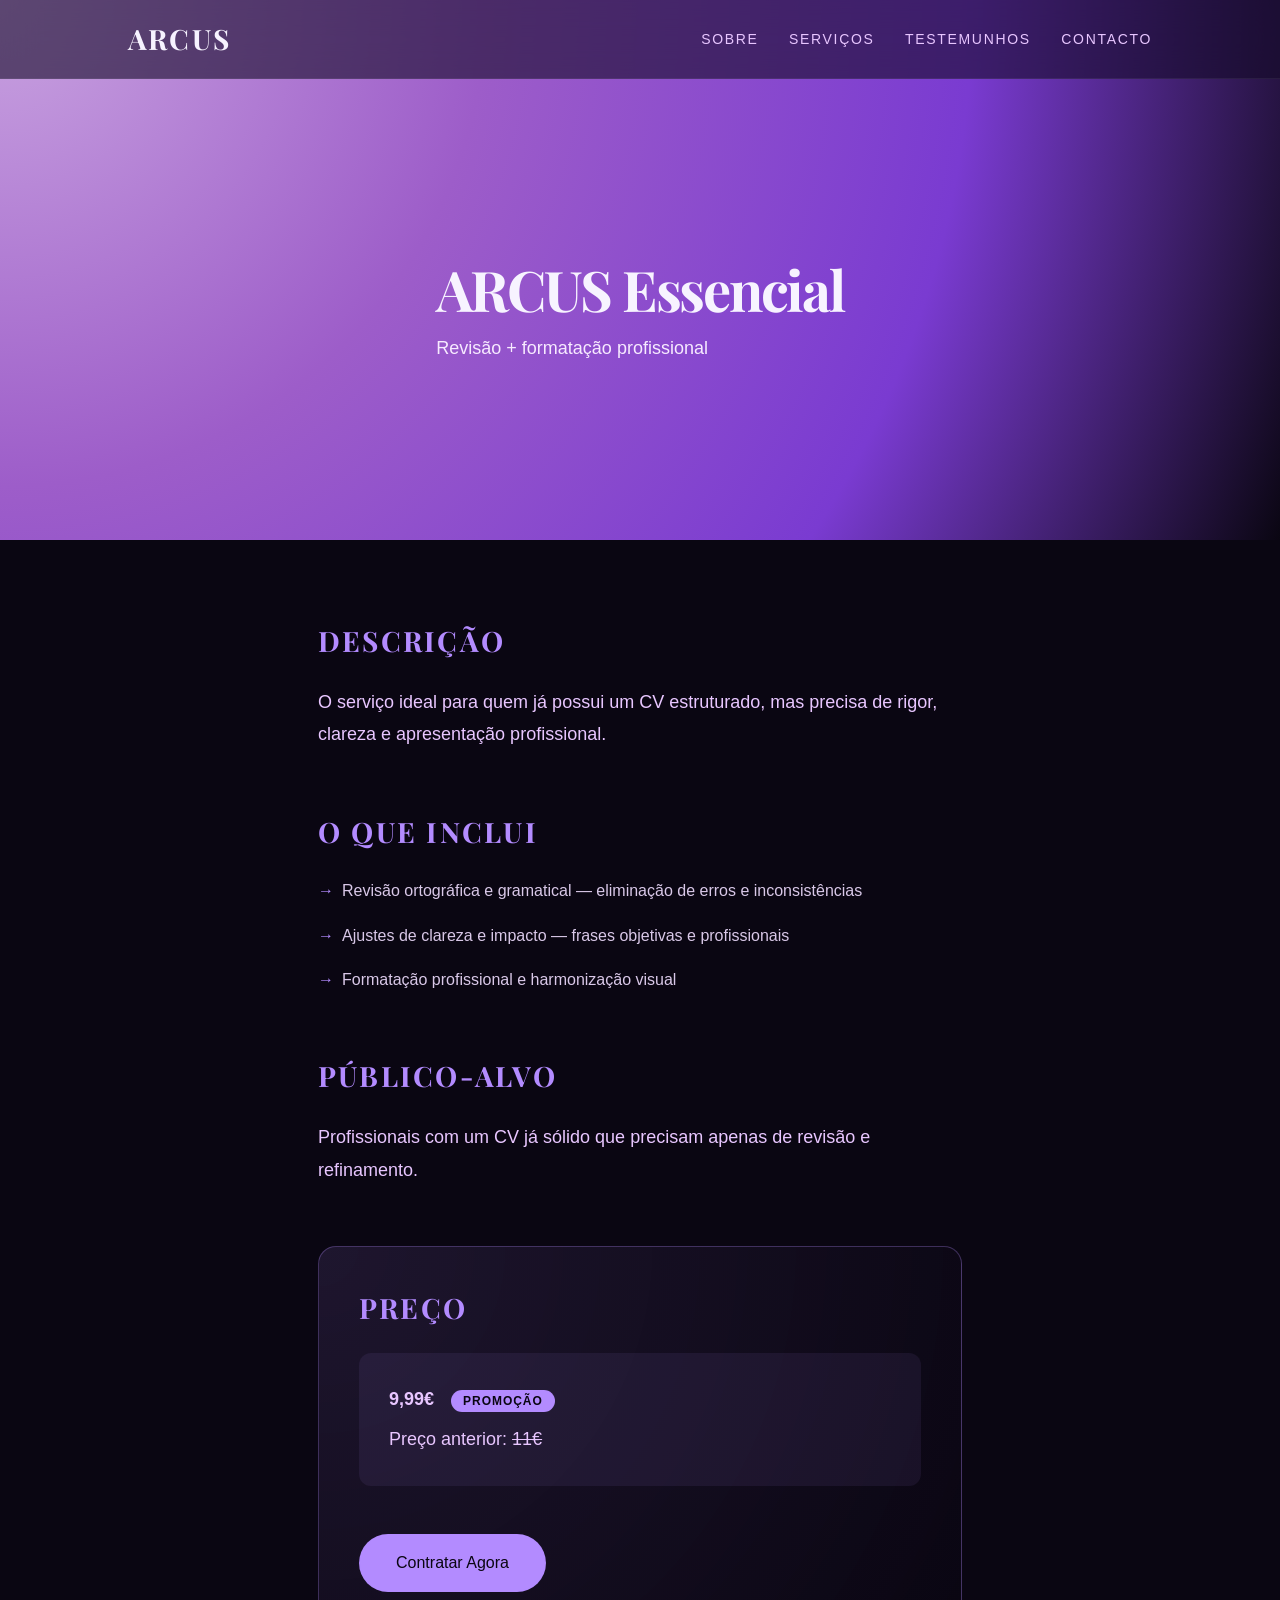
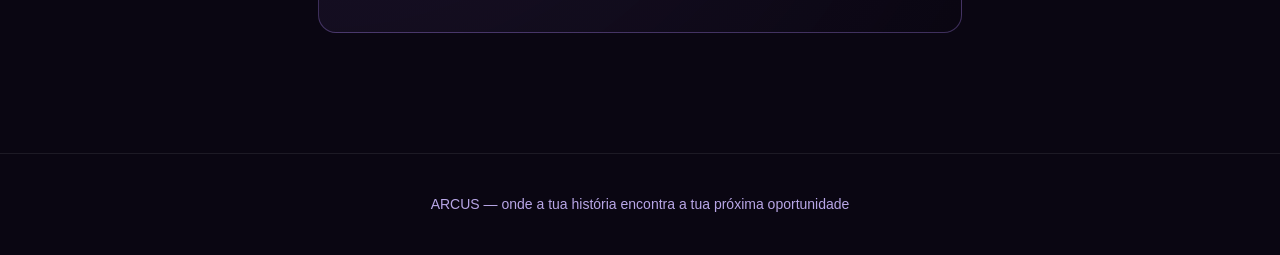
==== essencial.html @ 9c8a0807 "Complete ARCUS site structure with service pages and updated styles" ====
<!DOCTYPE html>
<html lang="pt">
<head>
  <meta charset="UTF-8">
  <title>ARCUS Essencial — Currículos Premium</title>
  <meta name="viewport" content="width=device-width, initial-scale=1.0">
  <link rel="stylesheet" href="css/style.css">
  <script defer src="js/main.js"></script>
</head>

<body>

  <!-- NAV COM LOGO -->
  <nav class="nav">
    <div class="nav-logo">
      <a href="index.html" style="text-decoration: none; color: inherit;">ARCUS</a>
    </div>
    <div class="nav-links">
      <a href="index.html#sobre">Sobre</a>
      <a href="index.html#servicos">Serviços</a>
      <a href="index.html#testemunhos">Testemunhos</a>
      <a href="index.html#contacto">Contacto</a>
    </div>
  </nav>

  <!-- HERO -->
  <header class="hero-service">
    <div class="hero-inner">
      <h1 class="service-title">ARCUS Essencial</h1>
      <p class="service-subtitle">Revisão + formatação profissional</p>
    </div>
  </header>

  <!-- CONTEÚDO PRINCIPAL -->
  <main class="service-page">
    <section class="service-section">
      <h2>Descrição</h2>
      <p>
        O serviço ideal para quem já possui um CV estruturado, mas precisa de rigor, clareza e apresentação profissional.
      </p>
    </section>

    <section class="service-section">
      <h2>O que inclui</h2>
      <ul class="service-list">
        <li>Revisão ortográfica e gramatical — eliminação de erros e inconsistências</li>
        <li>Ajustes de clareza e impacto — frases objetivas e profissionais</li>
        <li>Formatação profissional e harmonização visual</li>
      </ul>
    </section>

    <section class="service-section">
      <h2>Público-alvo</h2>
      <p>
        Profissionais com um CV já sólido que precisam apenas de revisão e refinamento.
      </p>
    </section>

    <section class="service-section price-section">
      <h2>Preço</h2>
      <div class="price-box">
        <p class="price-promo"><strong>9,99€</strong> <span class="promo-badge">Promoção</span></p>
        <p class="price-original">Preço anterior: <span style="text-decoration: line-through;">11€</span></p>
      </div>
      <a href="index.html#contacto" class="btn btn-large">Contratar Agora</a>
    </section>
  </main>

  <!-- FOOTER -->
  <footer class="footer">
    ARCUS — onde a tua história encontra a tua próxima oportunidade
  </footer>

</body>
</html>
---- css/style.css ----
@import url('https://fonts.googleapis.com/css2?family=Playfair+Display:wght@700&display=swap');

/* RESET */
* {
  margin: 0;
  padding: 0;
  box-sizing: border-box;
}

body {
  font-family: "Inter", sans-serif;
  background: #0a0612;
  color: #f7f3ff;
  line-height: 1.5;
}

/* NAV COM LOGO */
.nav {
  position: fixed;
  top: 0;
  width: 100%;
  padding: 18px 10%;
  display: flex;
  justify-content: space-between;
  align-items: center;
  background: rgba(20, 10, 40, 0.6);
  backdrop-filter: blur(18px);
  border-bottom: 1px solid rgba(255, 255, 255, 0.06);
  z-index: 1000;
  transition: 0.3s ease;
}

.nav-small {
  padding: 10px 10%;
  background: rgba(20, 10, 40, 0.9);
}

.nav-logo {
  font-family: "Playfair Display", serif;
  font-size: 28px;
  font-weight: 700;
  letter-spacing: 0.08em;
  color: #f7f3ff;
  text-transform: uppercase;
}

.nav-logo a {
  text-decoration: none;
  color: inherit;
  transition: 0.25s ease;
}

.nav-logo a:hover {
  color: #b38bff;
}

.nav-logo img {
  height: 38px;
  width: auto;
  filter: brightness(1.2);
}

.nav-links a {
  margin-left: 26px;
  font-size: 14px;
  color: #e8c6ff;
  text-decoration: none;
  text-transform: uppercase;
  letter-spacing: 0.12em;
  transition: 0.25s ease;
}

.nav-links a:hover {
  color: #b38bff;
}

/* HERO LILÁS ESTILO GIMM */
.hero-arcus {
  min-height: 100vh;
  padding: 160px 10% 140px;
  display: flex;
  align-items: center;
  justify-content: center;
  text-align: left;
  background: radial-gradient(circle at top left, #c9a3e0 0%, #9d5dc9 35%, #7a3bd1 70%, #0a0612 100%);
  position: relative;
  overflow: hidden;
}

.hero-service {
  min-height: 60vh;
  padding: 160px 10% 80px;
  display: flex;
  align-items: center;
  justify-content: center;
  text-align: left;
  background: radial-gradient(circle at top left, #c9a3e0 0%, #9d5dc9 35%, #7a3bd1 70%, #0a0612 100%);
  position: relative;
  overflow: hidden;
}

.hero-inner {
  max-width: 760px;
  position: relative;
  z-index: 1;
}

.hero-title {
  font-family: "Playfair Display", serif;
  font-size: 64px;
  font-weight: 700;
  letter-spacing: -0.04em;
  line-height: 1.05;
  margin-bottom: 24px;
  color: #f7f3ff;
}

.service-title {
  font-family: "Playfair Display", serif;
  font-size: 56px;
  font-weight: 700;
  letter-spacing: -0.04em;
  line-height: 1.1;
  margin-bottom: 16px;
  color: #f7f3ff;
}

.hero-subtitle {
  font-size: 20px;
  max-width: 520px;
  color: #f7eaff;
  margin-bottom: 40px;
}

.service-subtitle {
  font-size: 18px;
  color: #f7eaff;
  margin-bottom: 0;
}

.hero-btn {
  display: inline-flex;
  align-items: center;
  gap: 10px;
  padding: 14px 28px;
  background: #0a0612;
  color: #b38bff;
  border-radius: 999px;
  font-size: 15px;
  font-weight: 500;
  text-decoration: none;
  border: 1px solid rgba(179, 139, 255, 0.4);
  transition: 0.25s ease;
}

.hero-btn:hover {
  transform: translateY(-3px);
  background: #b38bff;
  color: #0a0612;
}

/* SECÇÕES */
.section {
  padding: 140px 10%;
  max-width: 1040px;
  margin: 0 auto;
  text-align: center;
}

.section h2 {
  font-family: "Playfair Display", serif;
  font-size: 36px;
  font-weight: 700;
  margin-bottom: 32px;
  letter-spacing: 0.08em;
  text-transform: uppercase;
  color: #b38bff;
}

.section p {
  font-size: 18px;
  color: #e8c6ff;
}

/* SERVIÇOS */
.service-list {
  display: grid;
  gap: 28px;
  margin-top: 20px;
}

.service-link {
  text-decoration: none;
  color: inherit;
}

.service-item {
  padding: 32px;
  border-radius: 18px;
  background: radial-gradient(circle at top left, rgba(179, 139, 255, 0.12), rgba(10, 6, 18, 0.98));
  border: 1px solid rgba(255, 255, 255, 0.06);
  box-shadow: 0 18px 40px rgba(0, 0, 0, 0.45);
  transition: 0.25s ease;
  cursor: pointer;
}

.service-item:hover {
  transform: translateY(-6px) scale(1.01);
  border-color: rgba(179, 139, 255, 0.6);
}

.service-item h3 {
  font-size: 22px;
  margin-bottom: 8px;
  color: #ffffff;
}

.service-item p {
  font-size: 16px;
  color: #e8c6ff;
}

/* PÁGINA DE SERVIÇO */
.service-page {
  padding: 80px 10%;
  max-width: 900px;
  margin: 0 auto;
}

.service-section {
  margin-bottom: 60px;
  text-align: left;
}

.service-section h2 {
  text-align: left;
  font-size: 28px;
  margin-bottom: 24px;
  color: #b38bff;
  text-transform: uppercase;
  font-family: "Playfair Display", serif;
  font-weight: 700;
  letter-spacing: 0.08em;
}

.service-section p {
  text-align: left;
  font-size: 18px;
  color: #e8c6ff;
  line-height: 1.8;
}

.service-page .service-list {
  list-style: none;
  margin: 0;
  padding: 0;
  display: block;
}

.service-page .service-list li {
  font-size: 16px;
  color: #d9c8e8;
  margin-bottom: 16px;
  line-height: 1.8;
  padding-left: 24px;
  position: relative;
}

.service-page .service-list li::before {
  content: "→";
  position: absolute;
  left: 0;
  color: #b38bff;
  font-weight: bold;
}

.price-section {
  background: radial-gradient(circle at top left, rgba(179, 139, 255, 0.12), rgba(10, 6, 18, 0.98));
  padding: 40px;
  border-radius: 18px;
  border: 1px solid rgba(179, 139, 255, 0.3);
  margin-bottom: 40px;
  text-align: left;
}

.price-box {
  background: rgba(179, 139, 255, 0.08);
  padding: 30px;
  border-radius: 12px;
  margin: 24px 0;
}

.price-promo {
  font-size: 28px;
  color: #b38bff;
  font-weight: 700;
  margin-bottom: 8px;
}

.promo-badge {
  background: #b38bff;
  color: #0a0612;
  padding: 4px 12px;
  border-radius: 999px;
  font-size: 12px;
  font-weight: 600;
  margin-left: 12px;
  text-transform: uppercase;
  letter-spacing: 0.08em;
}

.price-original {
  font-size: 14px;
  color: #a89aaa;
}

/* TESTEMUNHOS */
blockquote {
  font-size: 20px;
  margin: 24px 0;
  padding-left: 18px;
  border-left: 3px solid #b38bff;
  color: #f7f3ff;
}

/* CONTACTO */
.btn {
  display: inline-flex;
  align-items: center;
  gap: 8px;
  padding: 14px 26px;
  background: #b38bff;
  color: #0a0612;
  border-radius: 999px;
  font-size: 15px;
  font-weight: 500;
  text-decoration: none;
  border: 1px solid rgba(179, 139, 255, 0.7);
  transition: 0.25s ease;
}

.btn:hover {
  background: #0a0612;
  color: #b38bff;
}

.btn-large {
  padding: 16px 36px;
  font-size: 16px;
  margin-top: 24px;
}

/* FOOTER */
.footer {
  text-align: center;
  padding: 40px 10%;
  background: #0a0612;
  border-top: 1px solid rgba(255, 255, 255, 0.08);
  color: #b8a6e6;
  font-size: 14px;
}

/* ANIMAÇÕES */
.hero-inner,
.section,
.service-item,
blockquote {
  opacity: 0;
  transform: translateY(40px);
  transition: 0.8s ease;
}

.visible {
  opacity: 1;
  transform: translateY(0);
}

/* MODAL */
.modal {
  display: none;
  position: fixed;
  z-index: 2000;
  left: 0;
  top: 0;
  width: 100%;
  height: 100%;
  background-color: rgba(0, 0, 0, 0.8);
  overflow: auto;
  animation: fadeIn 0.3s ease;
}

.modal.active {
  display: flex;
  align-items: center;
  justify-content: center;
}

@keyframes fadeIn {
  from {
    opacity: 0;
  }
  to {
    opacity: 1;
  }
}

.modal-content {
  background: linear-gradient(135deg, rgba(20, 10, 40, 0.95) 0%, rgba(50, 20, 70, 0.95) 100%);
  padding: 60px 40px;
  border-radius: 20px;
  max-width: 700px;
  width: 90%;
  border: 1px solid rgba(179, 139, 255, 0.3);
  box-shadow: 0 30px 60px rgba(0, 0, 0, 0.6);
  position: relative;
  animation: slideUp 0.4s ease;
}

@keyframes slideUp {
  from {
    transform: translateY(50px);
    opacity: 0;
  }
  to {
    transform: translateY(0);
    opacity: 1;
  }
}

.modal-close {
  position: absolute;
  right: 20px;
  top: 20px;
  font-size: 32px;
  font-weight: bold;
  color: #b38bff;
  background: none;
  border: none;
  cursor: pointer;
  transition: 0.2s ease;
  padding: 0;
  width: 40px;
  height: 40px;
  display: flex;
  align-items: center;
  justify-content: center;
}

.modal-close:hover {
  color: #f7f3ff;
  transform: scale(1.1);
}

#modal-body h2 {
  font-family: "Playfair Display", serif;
  font-size: 36px;
  font-weight: 700;
  margin-bottom: 24px;
  letter-spacing: 0.08em;
  text-transform: uppercase;
  color: #b38bff;
  text-align: left;
}

#modal-body h3 {
  font-size: 18px;
  color: #e8c6ff;
  margin-top: 24px;
  margin-bottom: 12px;
  text-align: left;
  font-weight: 600;
  text-transform: uppercase;
  letter-spacing: 0.06em;
}

#modal-body p {
  font-size: 16px;
  color: #d9c8e8;
  line-height: 1.8;
  text-align: left;
  margin-bottom: 12px;
}

#modal-body ul {
  font-size: 16px;
  color: #d9c8e8;
  line-height: 1.8;
  text-align: left;
  margin-left: 20px;
  margin-bottom: 16px;
}

#modal-body ul li {
  margin-bottom: 8px;
}

.price-highlight {
  color: #b38bff;
  font-weight: 600;
  font-size: 18px;
}

.modal-btn {
  display: inline-flex;
  align-items: center;
  gap: 8px;
  padding: 14px 26px;
  background: #b38bff;
  color: #0a0612;
  border-radius: 999px;
  font-size: 15px;
  font-weight: 500;
  text-decoration: none;
  border: 1px solid rgba(179, 139, 255, 0.7);
  transition: 0.25s ease;
  margin-top: 24px;
}

.modal-btn:hover {
  background: #0a0612;
  color: #b38bff;
}

/* RESPONSIVO */
@media (max-width: 768px) {
  .hero-title,
  .service-title {
    font-size: 42px;
  }

  .section {
    padding: 80px 10%;
  }

  .service-page {
    padding: 60px 10%;
  }

  .modal-content {
    padding: 40px 24px;
    width: 95%;
  }
}
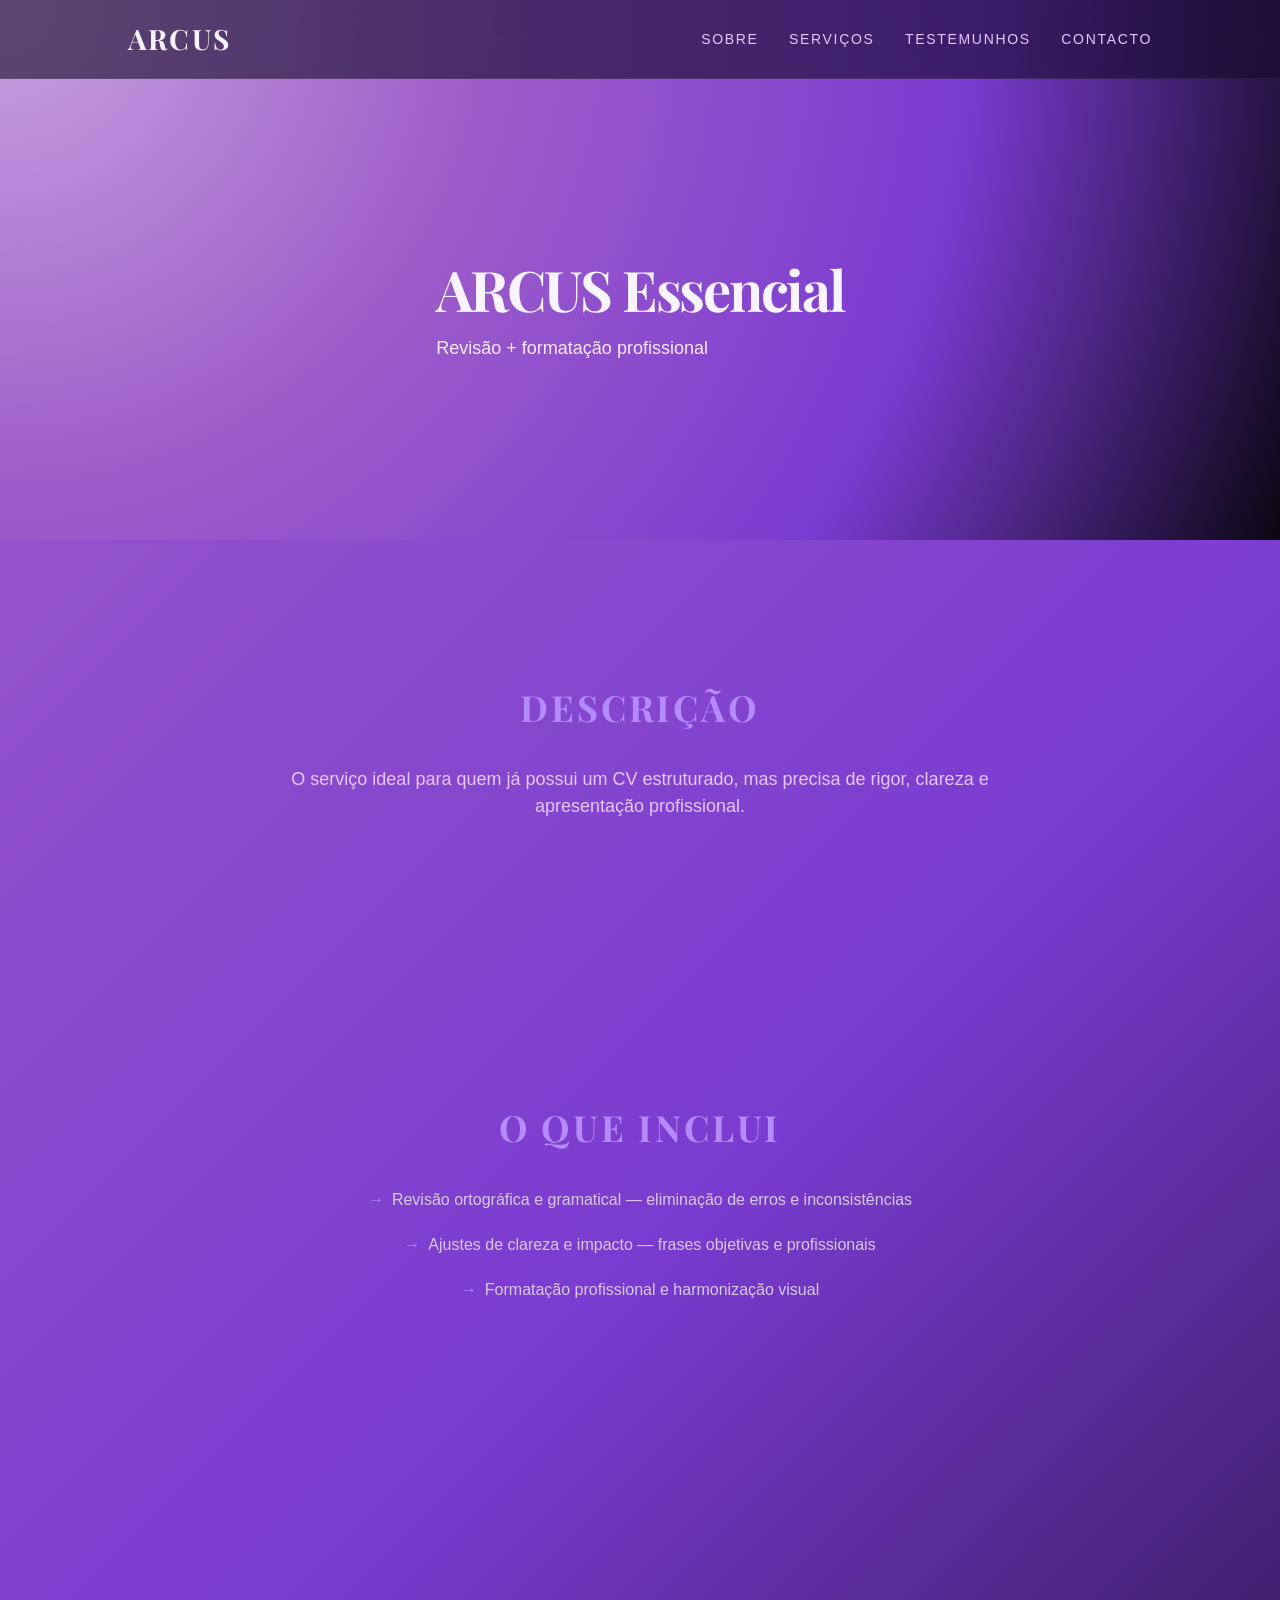
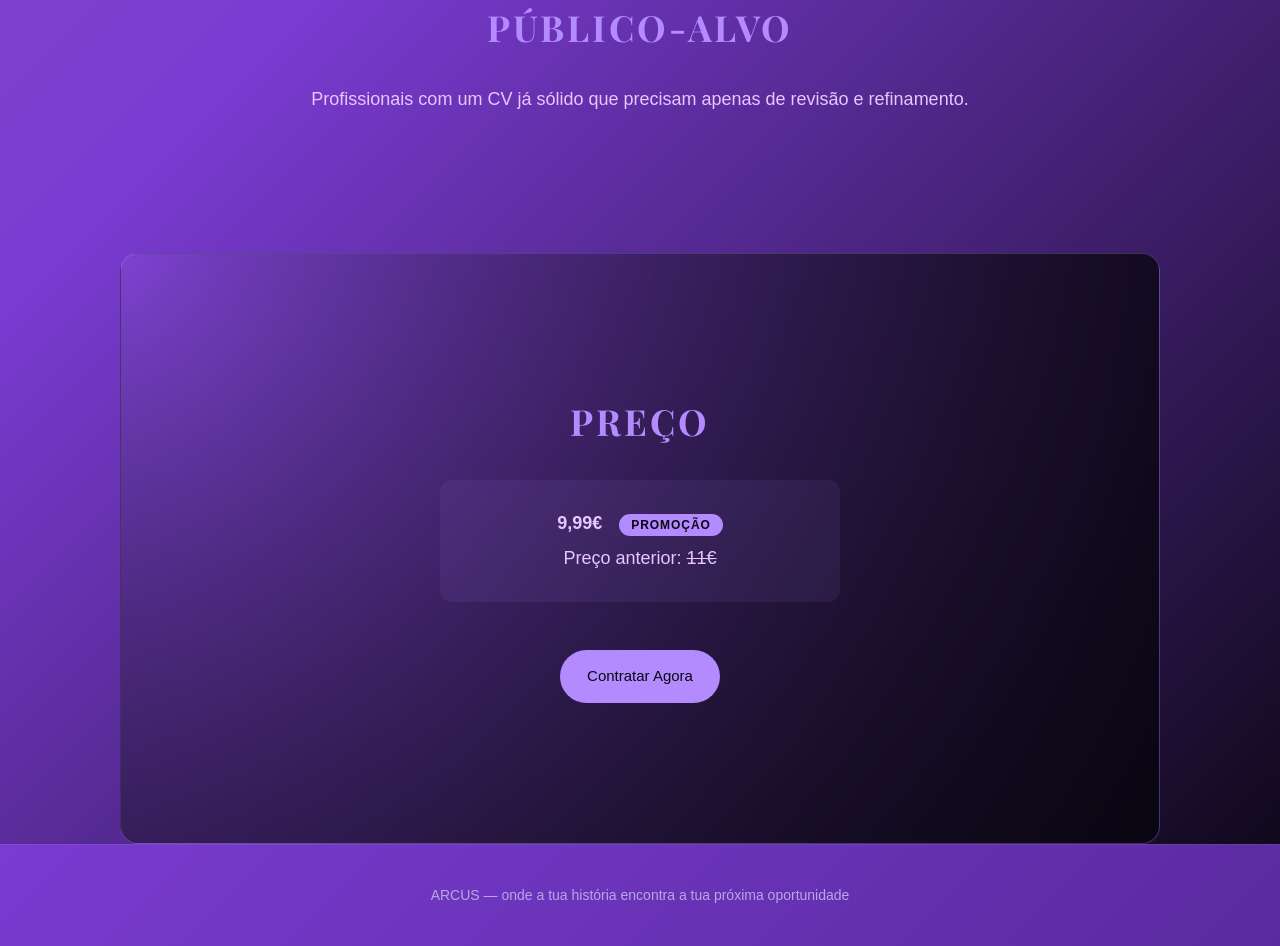
==== commit 4849e051: "Update service pages with consistent section spacing (140px) and unified layout" ====
--- a/essencial.html
+++ b/essencial.html
@@ -32,37 +32,37 @@
   </header>
 
   <!-- CONTEÚDO PRINCIPAL -->
-  <main class="service-page">
-    <section class="service-section">
+  <main>
+    <section class="section">
       <h2>Descrição</h2>
       <p>
         O serviço ideal para quem já possui um CV estruturado, mas precisa de rigor, clareza e apresentação profissional.
       </p>
     </section>
 
-    <section class="service-section">
+    <section class="section">
       <h2>O que inclui</h2>
-      <ul class="service-list">
+      <ul class="service-content-list">
         <li>Revisão ortográfica e gramatical — eliminação de erros e inconsistências</li>
         <li>Ajustes de clareza e impacto — frases objetivas e profissionais</li>
         <li>Formatação profissional e harmonização visual</li>
       </ul>
     </section>
 
-    <section class="service-section">
+    <section class="section">
       <h2>Público-alvo</h2>
       <p>
         Profissionais com um CV já sólido que precisam apenas de revisão e refinamento.
       </p>
     </section>
 
-    <section class="service-section price-section">
+    <section class="section price-highlight-section">
       <h2>Preço</h2>
       <div class="price-box">
         <p class="price-promo"><strong>9,99€</strong> <span class="promo-badge">Promoção</span></p>
         <p class="price-original">Preço anterior: <span style="text-decoration: line-through;">11€</span></p>
       </div>
-      <a href="index.html#contacto" class="btn btn-large">Contratar Agora</a>
+      <a href="index.html#contacto" class="btn">Contratar Agora</a>
     </section>
   </main>
 
--- a/css/style.css
+++ b/css/style.css
@@ -9,9 +9,10 @@
 
 body {
   font-family: "Inter", sans-serif;
-  background: #0a0612;
+  background: linear-gradient(135deg, #9d5dc9 0%, #7a3bd1 50%, #0a0612 100%);
   color: #f7f3ff;
   line-height: 1.5;
+  min-height: 100vh;
 }
 
 /* NAV COM LOGO */
@@ -220,53 +221,27 @@
   color: #e8c6ff;
 }
 
-/* PÁGINA DE SERVIÇO */
-.service-page {
-  padding: 80px 10%;
-  max-width: 900px;
-  margin: 0 auto;
-}
-
-.service-section {
-  margin-bottom: 60px;
-  text-align: left;
-}
-
-.service-section h2 {
-  text-align: left;
-  font-size: 28px;
-  margin-bottom: 24px;
-  color: #b38bff;
-  text-transform: uppercase;
-  font-family: "Playfair Display", serif;
-  font-weight: 700;
-  letter-spacing: 0.08em;
-}
-
-.service-section p {
-  text-align: left;
-  font-size: 18px;
-  color: #e8c6ff;
-  line-height: 1.8;
-}
-
-.service-page .service-list {
+/* PÁGINA DE SERVIÇO - LISTA DE CONTEÚDO */
+.service-content-list {
   list-style: none;
   margin: 0;
   padding: 0;
   display: block;
-}
-
-.service-page .service-list li {
+  text-align: center;
+}
+
+.service-content-list li {
   font-size: 16px;
   color: #d9c8e8;
   margin-bottom: 16px;
   line-height: 1.8;
   padding-left: 24px;
   position: relative;
-}
-
-.service-page .service-list li::before {
+  display: inline-block;
+  max-width: 600px;
+}
+
+.service-content-list li::before {
   content: "→";
   position: absolute;
   left: 0;
@@ -274,20 +249,18 @@
   font-weight: bold;
 }
 
-.price-section {
+.price-highlight-section {
   background: radial-gradient(circle at top left, rgba(179, 139, 255, 0.12), rgba(10, 6, 18, 0.98));
-  padding: 40px;
   border-radius: 18px;
   border: 1px solid rgba(179, 139, 255, 0.3);
-  margin-bottom: 40px;
-  text-align: left;
 }
 
 .price-box {
   background: rgba(179, 139, 255, 0.08);
   padding: 30px;
   border-radius: 12px;
-  margin: 24px 0;
+  margin: 24px auto;
+  max-width: 400px;
 }
 
 .price-promo {
@@ -337,24 +310,19 @@
   text-decoration: none;
   border: 1px solid rgba(179, 139, 255, 0.7);
   transition: 0.25s ease;
+  margin-top: 24px;
 }
 
 .btn:hover {
   background: #0a0612;
   color: #b38bff;
-}
-
-.btn-large {
-  padding: 16px 36px;
-  font-size: 16px;
-  margin-top: 24px;
 }
 
 /* FOOTER */
 .footer {
   text-align: center;
   padding: 40px 10%;
-  background: #0a0612;
+  background: linear-gradient(135deg, #7a3bd1 0%, #5a2b9f 100%);
   border-top: 1px solid rgba(255, 255, 255, 0.08);
   color: #b8a6e6;
   font-size: 14px;
@@ -532,10 +500,6 @@
     padding: 80px 10%;
   }
 
-  .service-page {
-    padding: 60px 10%;
-  }
-
   .modal-content {
     padding: 40px 24px;
     width: 95%;
